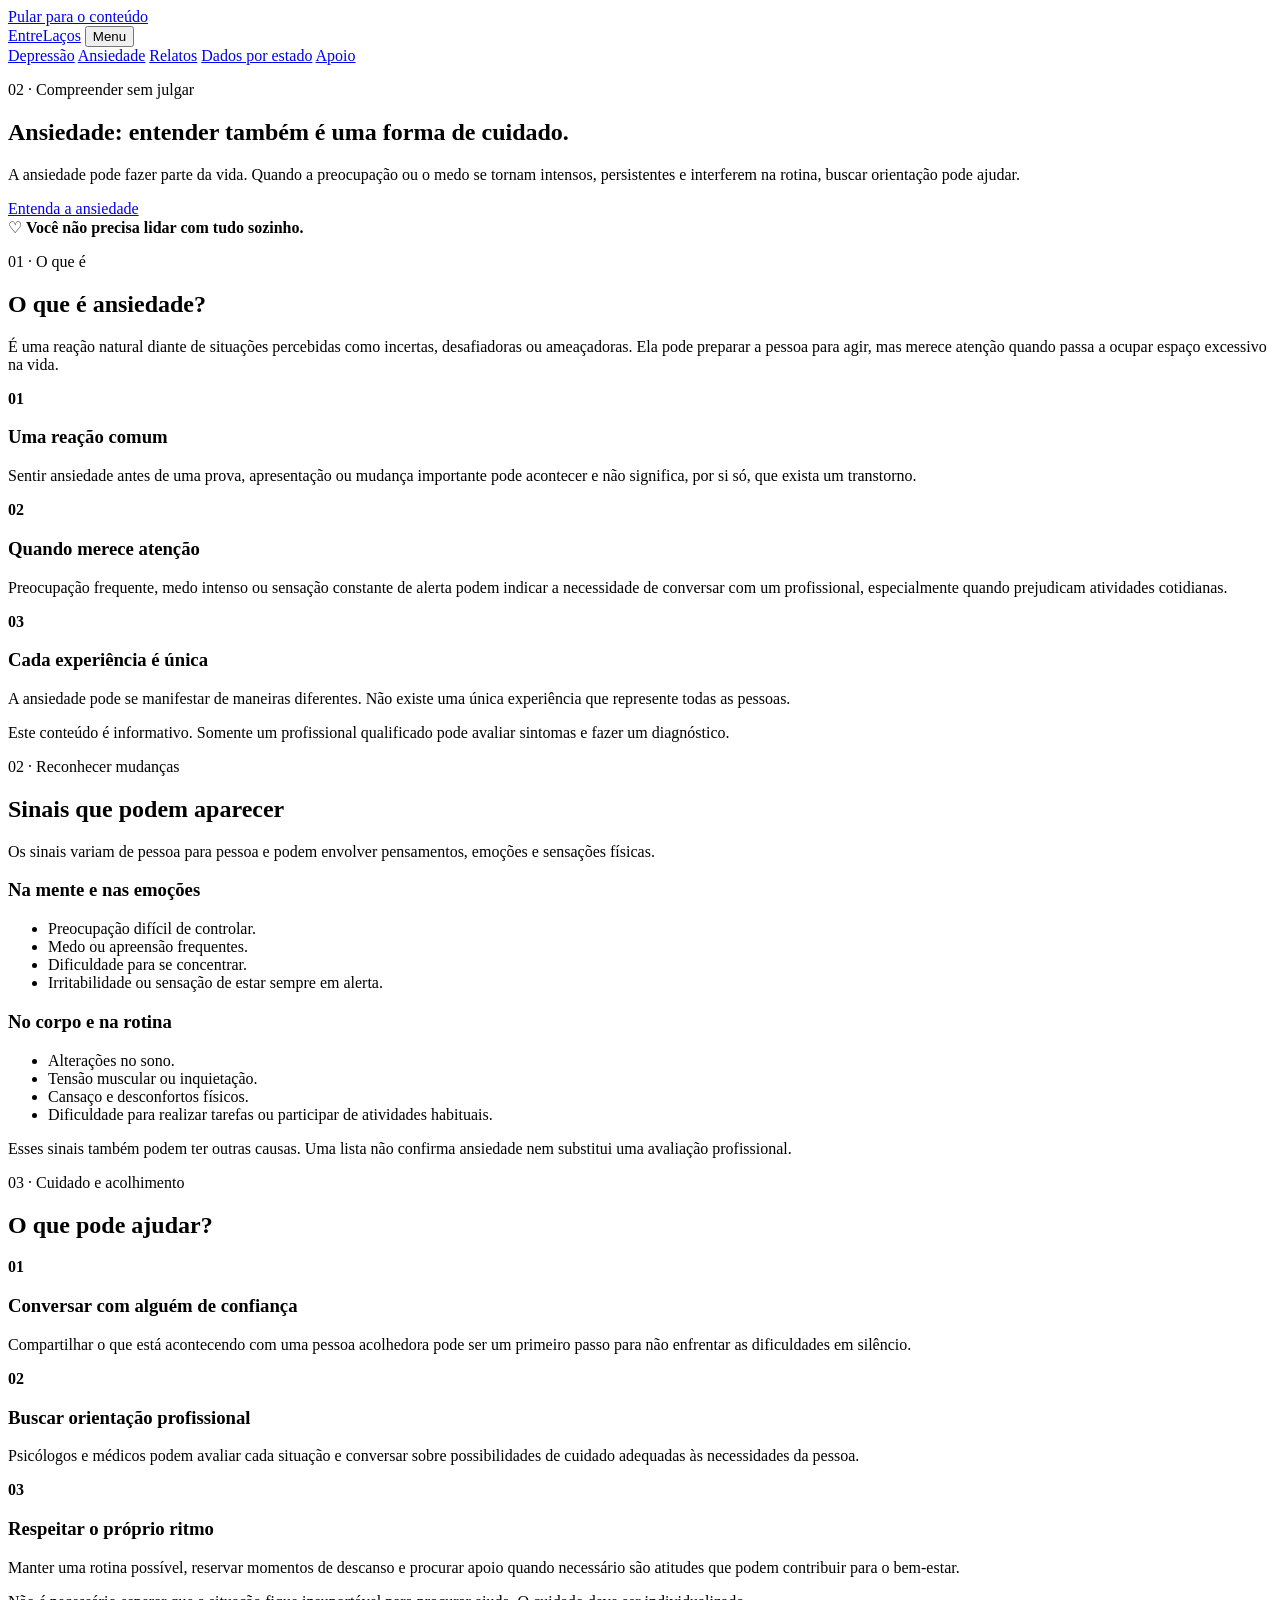
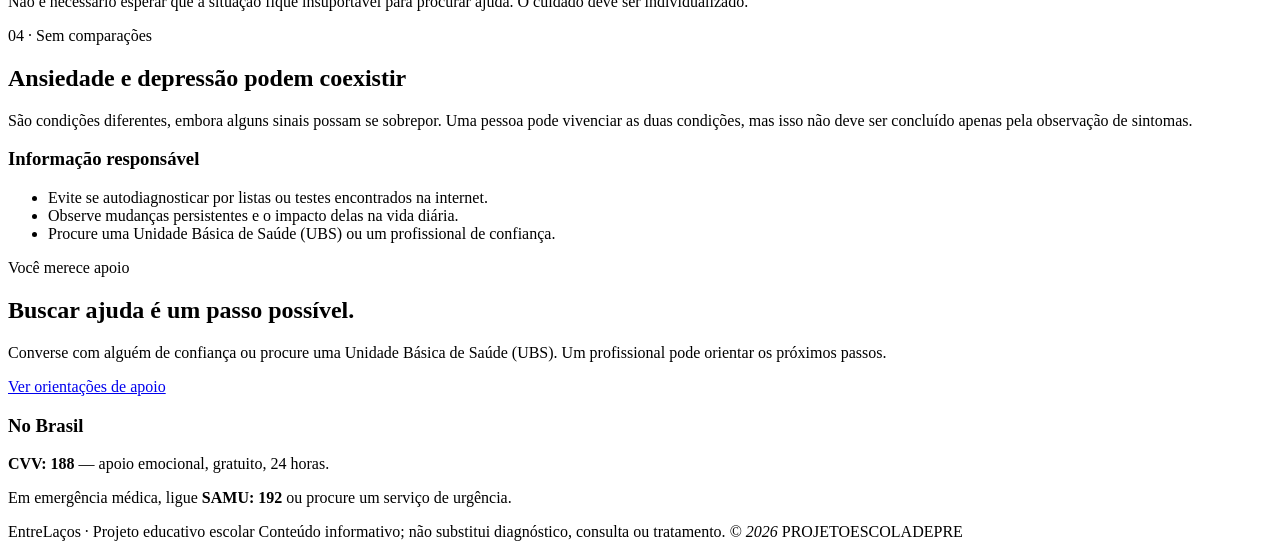
==== ansiedade.html @ 93ab4a21 "Add files via upload" ====
<!doctype html>
<html lang="pt-BR">
<head>
  <meta charset="utf-8">
  <meta name="viewport" content="width=device-width, initial-scale=1">
  <meta name="description" content="Conteúdo educativo sobre ansiedade: compreensão, sinais possíveis e caminhos para buscar apoio.">
  <title>Ansiedade | EntreLaços</title>
  <link rel="stylesheet" href="style.css">
</head>
<body>
  <a class="skip" href="#conteudo">Pular para o conteúdo</a>
  <header>
    <a class="logo" href="index.html#inicio">EntreLaços</a>
    <button class="toggle" aria-expanded="false" aria-controls="nav">Menu</button>
    <nav id="nav" aria-label="Navegação">
      <a href="index.html#depressao">Depressão</a>
      <a href="ansiedade.html" aria-current="page">Ansiedade</a>
      <a href="index.html#relatos">Relatos</a>
      <a href="index.html#mapa">Dados por estado</a>
      <a href="index.html#apoio">Apoio</a>
    </nav>
  </header>

  <main id="conteudo">
    <section class="hero">
      <div>
        <p class="eyebrow">02 · Compreender sem julgar</p>
        <h1>Ansiedade: entender também é uma forma de cuidado.</h1>
        <p>A ansiedade pode fazer parte da vida. Quando a preocupação ou o medo se tornam intensos, persistentes e interferem na rotina, buscar orientação pode ajudar.</p>
        <a class="button" href="#entenda">Entenda a ansiedade</a>
      </div>
      <div class="bubble" aria-label="Informação e acolhimento">
        <span>♡</span>
        <strong>Você não precisa lidar com tudo sozinho.</strong>
      </div>
    </section>

    <section class="section" id="entenda">
      <p class="eyebrow">01 · O que é</p>
      <h2>O que é ansiedade?</h2>
      <p class="lead">É uma reação natural diante de situações percebidas como incertas, desafiadoras ou ameaçadoras. Ela pode preparar a pessoa para agir, mas merece atenção quando passa a ocupar espaço excessivo na vida.</p>
      <div class="cards">
        <article>
          <b>01</b>
          <h3>Uma reação comum</h3>
          <p>Sentir ansiedade antes de uma prova, apresentação ou mudança importante pode acontecer e não significa, por si só, que exista um transtorno.</p>
        </article>
        <article>
          <b>02</b>
          <h3>Quando merece atenção</h3>
          <p>Preocupação frequente, medo intenso ou sensação constante de alerta podem indicar a necessidade de conversar com um profissional, especialmente quando prejudicam atividades cotidianas.</p>
        </article>
        <article>
          <b>03</b>
          <h3>Cada experiência é única</h3>
          <p>A ansiedade pode se manifestar de maneiras diferentes. Não existe uma única experiência que represente todas as pessoas.</p>
        </article>
      </div>
      <p class="note">Este conteúdo é informativo. Somente um profissional qualificado pode avaliar sintomas e fazer um diagnóstico.</p>
    </section>

    <section class="section shaded">
      <p class="eyebrow">02 · Reconhecer mudanças</p>
      <h2>Sinais que podem aparecer</h2>
      <p class="lead">Os sinais variam de pessoa para pessoa e podem envolver pensamentos, emoções e sensações físicas.</p>
      <div class="split">
        <div>
          <h3>Na mente e nas emoções</h3>
          <ul>
            <li>Preocupação difícil de controlar.</li>
            <li>Medo ou apreensão frequentes.</li>
            <li>Dificuldade para se concentrar.</li>
            <li>Irritabilidade ou sensação de estar sempre em alerta.</li>
          </ul>
        </div>
        <div>
          <h3>No corpo e na rotina</h3>
          <ul>
            <li>Alterações no sono.</li>
            <li>Tensão muscular ou inquietação.</li>
            <li>Cansaço e desconfortos físicos.</li>
            <li>Dificuldade para realizar tarefas ou participar de atividades habituais.</li>
          </ul>
        </div>
      </div>
      <p class="note">Esses sinais também podem ter outras causas. Uma lista não confirma ansiedade nem substitui uma avaliação profissional.</p>
    </section>

    <section class="section">
      <p class="eyebrow">03 · Cuidado e acolhimento</p>
      <h2>O que pode ajudar?</h2>
      <div class="cards">
        <article>
          <b>01</b>
          <h3>Conversar com alguém de confiança</h3>
          <p>Compartilhar o que está acontecendo com uma pessoa acolhedora pode ser um primeiro passo para não enfrentar as dificuldades em silêncio.</p>
        </article>
        <article>
          <b>02</b>
          <h3>Buscar orientação profissional</h3>
          <p>Psicólogos e médicos podem avaliar cada situação e conversar sobre possibilidades de cuidado adequadas às necessidades da pessoa.</p>
        </article>
        <article>
          <b>03</b>
          <h3>Respeitar o próprio ritmo</h3>
          <p>Manter uma rotina possível, reservar momentos de descanso e procurar apoio quando necessário são atitudes que podem contribuir para o bem-estar.</p>
        </article>
      </div>
      <p class="note">Não é necessário esperar que a situação fique insuportável para procurar ajuda. O cuidado deve ser individualizado.</p>
    </section>

    <section class="section shaded">
      <div class="split">
        <div>
          <p class="eyebrow">04 · Sem comparações</p>
          <h2>Ansiedade e depressão podem coexistir</h2>
          <p>São condições diferentes, embora alguns sinais possam se sobrepor. Uma pessoa pode vivenciar as duas condições, mas isso não deve ser concluído apenas pela observação de sintomas.</p>
        </div>
        <div>
          <h3>Informação responsável</h3>
          <ul>
            <li>Evite se autodiagnosticar por listas ou testes encontrados na internet.</li>
            <li>Observe mudanças persistentes e o impacto delas na vida diária.</li>
            <li>Procure uma Unidade Básica de Saúde (UBS) ou um profissional de confiança.</li>
          </ul>
        </div>
      </div>
    </section>

    <section class="help" id="apoio">
      <div>
        <p class="eyebrow">Você merece apoio</p>
        <h2>Buscar ajuda é um passo possível.</h2>
        <p>Converse com alguém de confiança ou procure uma Unidade Básica de Saúde (UBS). Um profissional pode orientar os próximos passos.</p>
        <a class="button" href="index.html#apoio">Ver orientações de apoio</a>
      </div>
      <aside>
        <h3>No Brasil</h3>
        <p><strong>CVV: 188</strong> — apoio emocional, gratuito, 24 horas.</p>
        <p>Em emergência médica, ligue <strong>SAMU: 192</strong> ou procure um serviço de urgência.</p>
      </aside>
    </section>
  </main>

  <footer>
    <span>EntreLaços · Projeto educativo escolar</span>
    <span>Conteúdo informativo; não substitui diagnóstico, consulta ou tratamento.</span>
    <span>© <i id="year"></i> PROJETOESCOLADEPRE</span>
  </footer>

  <script>
    const menuButton = document.querySelector('.toggle');
    const navigation = document.querySelector('#nav');
    menuButton.addEventListener('click', () => {
      const expanded = menuButton.getAttribute('aria-expanded') === 'true';
      menuButton.setAttribute('aria-expanded', String(!expanded));
      navigation.classList.toggle('open', !expanded);
    });
    navigation.addEventListener('click', (event) => {
      if (event.target.closest('a')) {
        menuButton.setAttribute('aria-expanded', 'false');
        navigation.classList.remove('open');
      }
    });
    document.querySelector('#year').textContent = new Date().getFullYear();
  </script>
</body>
</html>
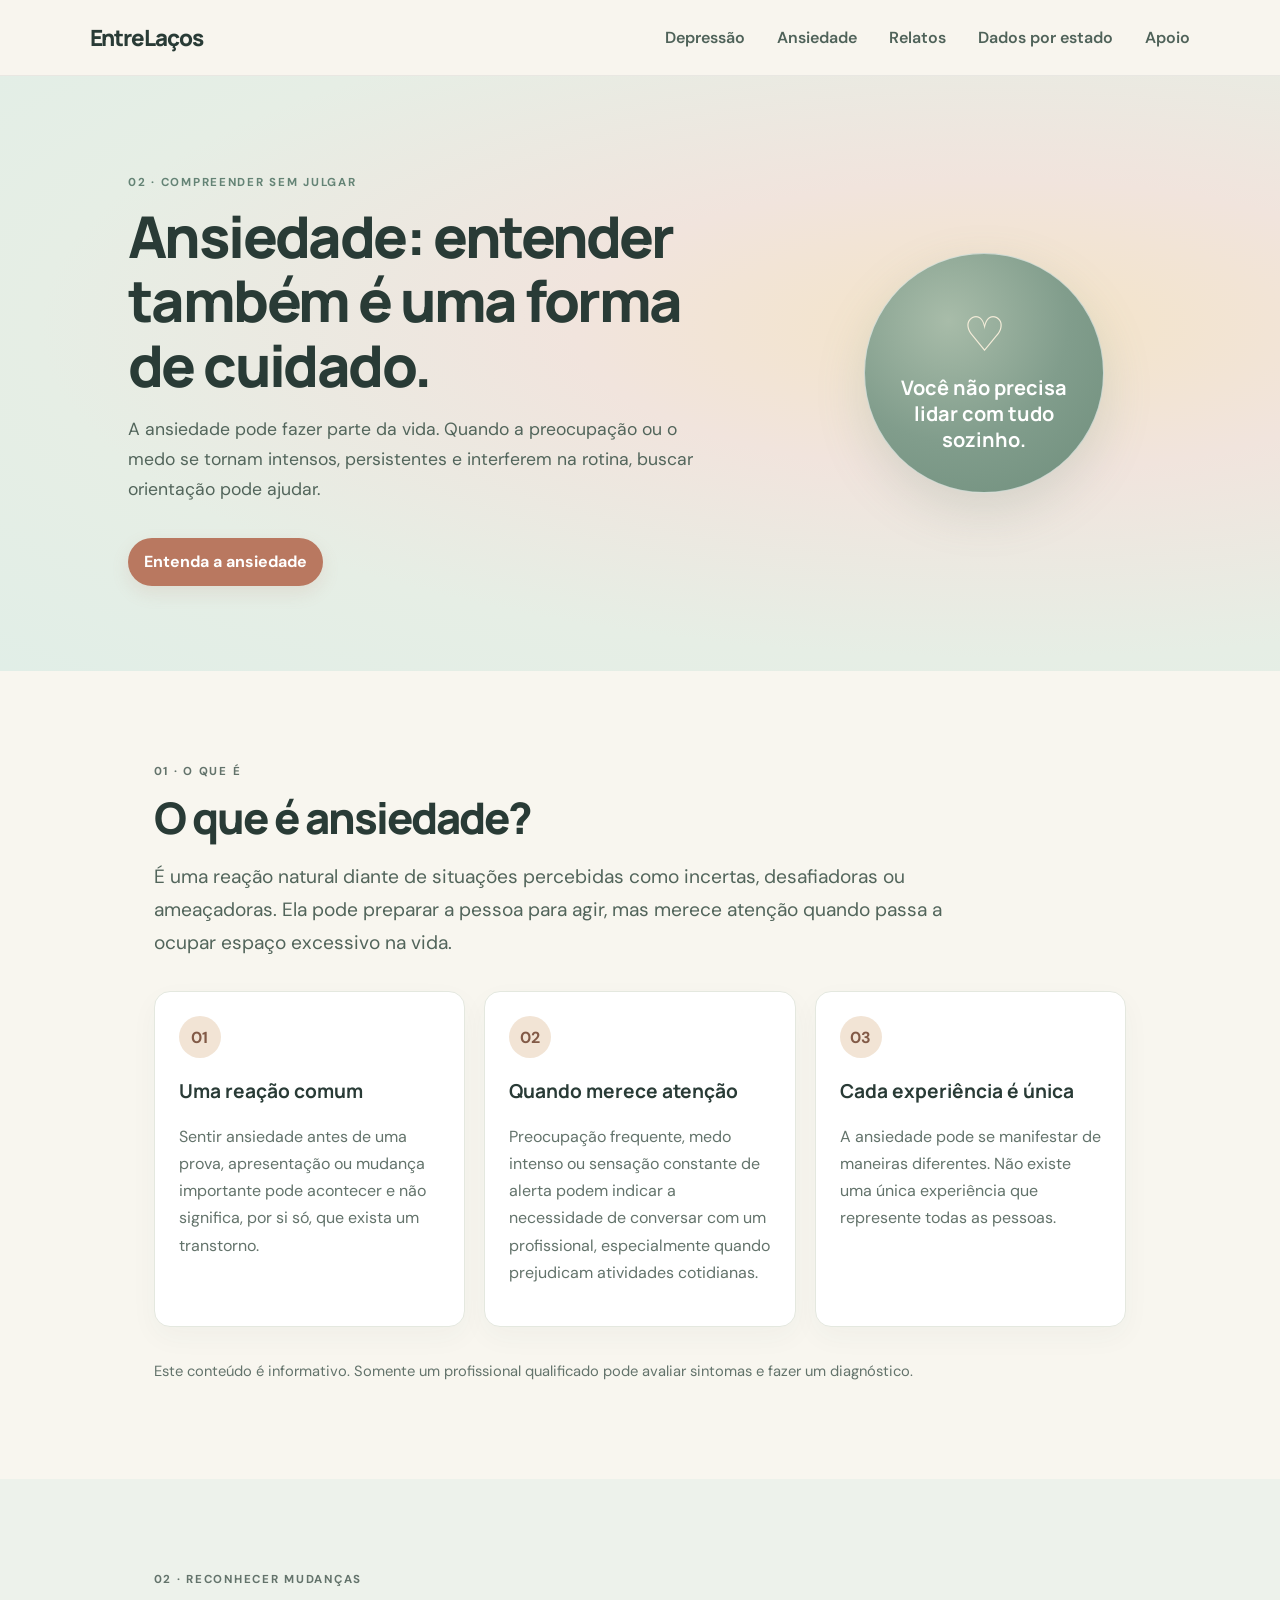
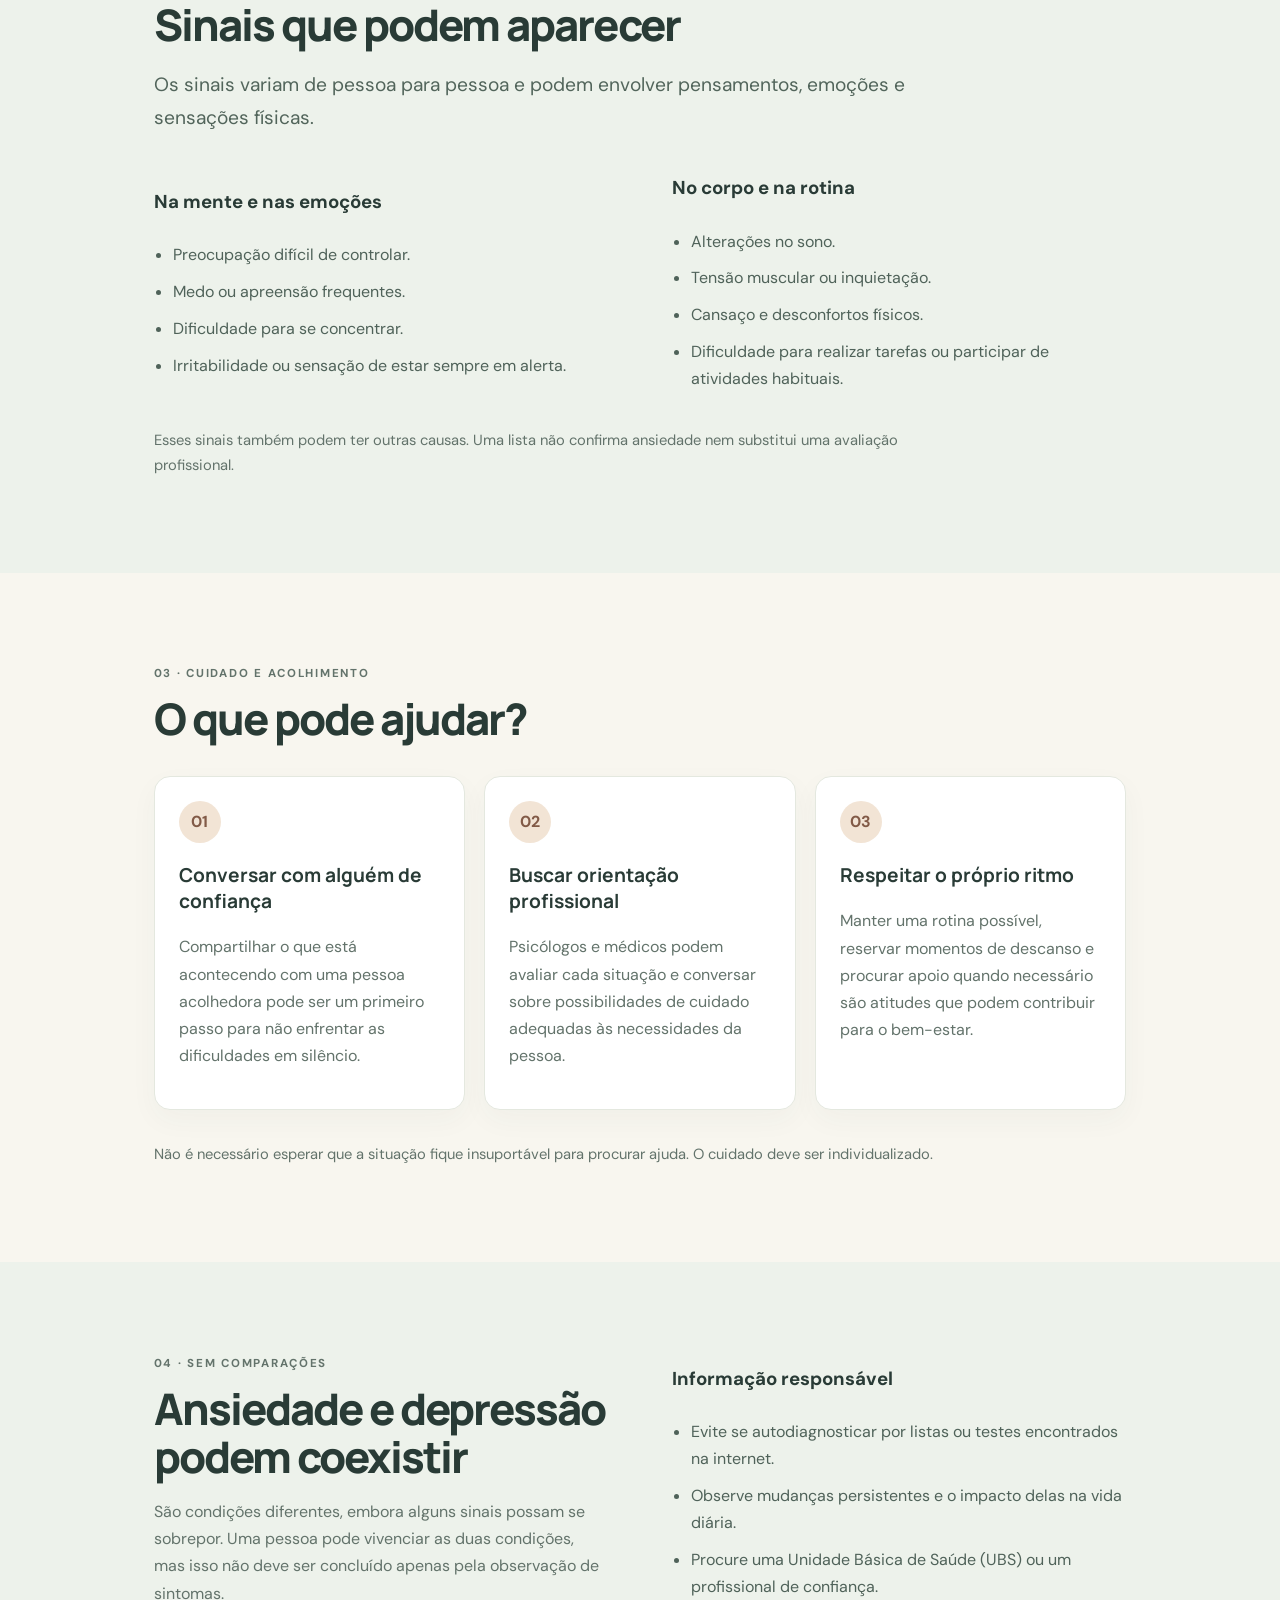
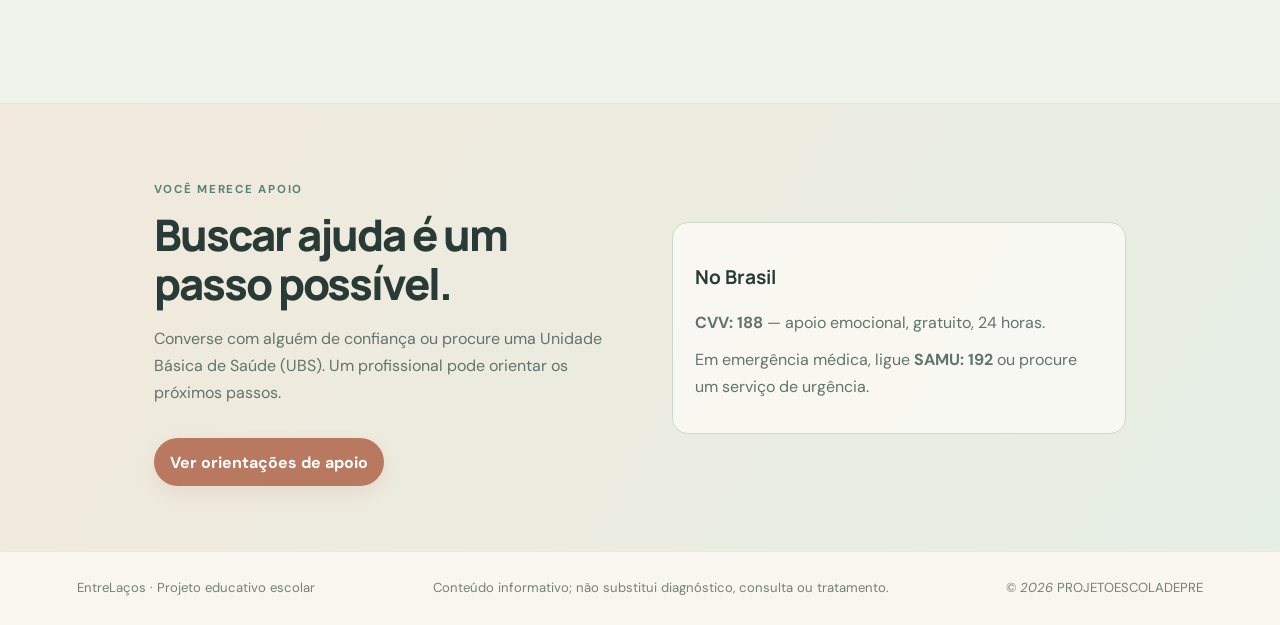
==== commit ef51fb0b: "Fix stylesheet link from style.css to styles.css" ====
--- a/ansiedade.html
+++ b/ansiedade.html
@@ -5,7 +5,7 @@
   <meta name="viewport" content="width=device-width, initial-scale=1">
   <meta name="description" content="Conteúdo educativo sobre ansiedade: compreensão, sinais possíveis e caminhos para buscar apoio.">
   <title>Ansiedade | EntreLaços</title>
-  <link rel="stylesheet" href="style.css">
+  <link rel="stylesheet" href="styles.css">
 </head>
 <body>
   <a class="skip" href="#conteudo">Pular para o conteúdo</a>
--- a/styles.css
+++ b/styles.css
@@ -0,0 +1,516 @@
+@import url('https://fonts.googleapis.com/css2?family=DM+Sans:wght@400;500;600;700&family=Manrope:wght@500;600;700;800&display=swap');
+
+:root {
+    color-scheme: light;
+    --ink: #20334a;
+    --muted: #56677c;
+    --paper: #fffaf2;
+    --surface: #ffffff;
+    --surface-2: #f1f7f5;
+    --accent: #e87961;
+    --line: #dce7e3
+}
+
+* {
+    box-sizing: border-box
+}
+
+html {
+    scroll-behavior: smooth
+}
+
+body {
+    margin: 0;
+    background: var(--paper);
+    color: var(--ink);
+    font: 16px/1.7 'DM Sans', sans-serif
+}
+
+a {
+    color: inherit
+}
+
+.skip {
+    position: absolute;
+    left: -10000px
+}
+
+.skip:focus {
+    left: 1rem;
+    z-index: 2;
+    background: white;
+    color: #111;
+    padding: .5rem
+}
+
+header {
+    height: 76px;
+    display: flex;
+    align-items: center;
+    justify-content: space-between;
+    padding: 0 7vw;
+    border-bottom: 1px solid #ffffff0d;
+    background: #11151bf2
+}
+
+.logo {
+    font: 800 1.4rem Manrope, sans-serif;
+    text-decoration: none;
+    letter-spacing: -.05em;
+    color: #f2f3f4
+}
+
+nav {
+    display: flex;
+    align-items: center;
+    gap: 2rem
+}
+
+nav a {
+    text-decoration: none;
+    font-weight: 600;
+    color: #cbd1d8
+}
+
+nav a:hover {
+    color: white
+}
+
+.pill,
+.button {
+    background: #d9e0e6;
+    color: #18202a;
+    border-radius: 99px;
+    padding: .65rem 1rem
+}
+
+.pill:hover,
+.button:hover {
+    background: white
+}
+
+.hero {
+    padding: 85px 10vw;
+    min-height: 500px;
+    background: radial-gradient(ellipse at 80% 45%, #374555 0%, #222c38 28%, #171e27 67%, #141920 100%);
+    display: grid;
+    grid-template-columns: 1.3fr .7fr;
+    gap: 5vw;
+    align-items: center
+}
+
+.hero>div {
+    max-width: 700px
+}
+
+.eyebrow {
+    color: #b9c6d3;
+    text-transform: uppercase;
+    letter-spacing: .15em;
+    font-size: .72rem;
+    font-weight: 700
+}
+
+.hero h1,
+h2 {
+    font: 800 clamp(2rem, 4.5vw, 4.2rem)/1.12 Manrope, sans-serif;
+    letter-spacing: -.045em;
+    margin: .4rem 0 1rem
+}
+
+.hero>div>p:not(.eyebrow),
+.section p,
+.help p {
+    color: var(--muted)
+}
+
+.hero>div>p:not(.eyebrow) {
+    font-size: 1.1rem;
+    max-width: 600px
+}
+
+.button {
+    display: inline-block;
+    margin-top: 1rem;
+    text-decoration: none;
+    font-weight: 700
+}
+
+.bubble {
+    justify-self: center;
+    width: 240px;
+    aspect-ratio: 1;
+    border: 1px solid #bac6d329;
+    border-radius: 50%;
+    background: radial-gradient(circle at 40% 35%, #66788b 0, #354454 48%, #252f3b 78%);
+    box-shadow: 0 0 80px #8699ad20;
+    display: flex;
+    flex-direction: column;
+    align-items: center;
+    justify-content: center;
+    text-align: center;
+    padding: 2rem;
+    color: #f0f2f4
+}
+
+.bubble span {
+    font-size: 3rem;
+    color: #d7dfe6
+}
+
+.bubble strong {
+    font: 700 1.25rem/1.3 Manrope, sans-serif
+}
+
+.section {
+    padding: 80px 12vw
+}
+
+.section h2,
+.help h2 {
+    font-size: clamp(2rem, 3.4vw, 3rem)
+}
+
+.section>p:not(.eyebrow) {
+    max-width: 820px
+}
+
+.lead {
+    font-size: 1.2rem;
+    color: #d0d6dc !important
+}
+
+.shaded {
+    background: var(--surface)
+}
+
+.cards {
+    display: grid;
+    grid-template-columns: repeat(3, 1fr);
+    gap: 1.2rem;
+    margin: 2rem 0
+}
+
+.cards article {
+    padding: 1.5rem;
+    background: var(--surface-2);
+    border: 1px solid var(--line);
+    border-radius: 16px;
+    transition: transform .2s, border-color .2s
+}
+
+.cards article:hover {
+    transform: translateY(-3px);
+    border-color: #647487
+}
+
+.cards b {
+    display: grid;
+    place-items: center;
+    width: 42px;
+    height: 42px;
+    background: #394858;
+    color: #e1e7ec;
+    border-radius: 50%
+}
+
+.cards h3,
+aside h3 {
+    font: 700 1.2rem Manrope, sans-serif
+}
+
+.cards p,
+small {
+    color: var(--muted)
+}
+
+.split,
+.help {
+    display: grid;
+    grid-template-columns: 1fr 1fr;
+    gap: 5vw;
+    align-items: center
+}
+
+.split ul {
+    padding-left: 1.2rem;
+    color: #cbd1d8
+}
+
+.split li {
+    padding: .3rem 0
+}
+
+.help {
+    padding: 65px 12vw;
+    background: linear-gradient(120deg, #222c37, #18202a);
+    border-top: 1px solid var(--line)
+}
+
+.help .eyebrow {
+    color: #c2cfdb
+}
+
+.help p {
+    color: #c4cbd2
+}
+
+.help aside {
+    border: 1px solid #71809155;
+    background: #ffffff08;
+    border-radius: 16px;
+    padding: 1.4rem
+}
+
+.help aside p {
+    margin: .6rem 0
+}
+
+footer {
+    padding: 25px 6vw;
+    display: flex;
+    justify-content: space-between;
+    gap: 1rem;
+    flex-wrap: wrap;
+    color: #929da8;
+    font-size: .82rem;
+    border-top: 1px solid #ffffff0c
+}
+
+.toggle {
+    display: none
+}
+
+@media(max-width:720px) {
+    header {
+        height: 66px
+    }
+
+    .toggle {
+        display: block;
+        background: var(--surface-2);
+        border: 1px solid var(--line);
+        border-radius: 8px;
+        padding: .5rem .8rem;
+        color: var(--ink)
+    }
+
+    nav {
+        display: none;
+        position: absolute;
+        top: 66px;
+        left: 0;
+        right: 0;
+        padding: 1rem 24px;
+        background: #171d25;
+        border-bottom: 1px solid var(--line);
+        z-index: 2;
+        flex-direction: column;
+        align-items: stretch
+    }
+
+    nav.open {
+        display: flex
+    }
+
+    .pill {
+        text-align: center
+    }
+
+    .hero {
+        padding: 55px 8vw;
+        grid-template-columns: 1fr;
+        min-height: 0
+    }
+
+    .bubble {
+        width: 185px
+    }
+
+    .section {
+        padding: 60px 8vw
+    }
+
+    .cards,
+    .split,
+    .help {
+        grid-template-columns: 1fr
+    }
+
+    .help {
+        padding: 55px 8vw
+    }
+
+    footer {
+        flex-direction: column;
+        gap: .4rem
+    }
+}
+
+@media(prefers-reduced-motion:reduce) {
+    html {
+        scroll-behavior: auto
+    }
+
+    .cards article {
+        transition: none
+    }
+}
+
+.note,.map-hint,.source {color:var(--muted);font-size:.92rem}
+.map-section {background:#151b22}
+.map-layout {display:grid;grid-template-columns:minmax(0,1.5fr) minmax(240px,.7fr);gap:2rem;align-items:start;margin:2.5rem 0}
+.map-legend {display:flex;align-items:center;gap:.8rem;color:var(--muted);font-size:.8rem;margin-bottom:1rem}
+.legend-ramp {height:12px;flex:1;max-width:210px;border-radius:99px;background:linear-gradient(90deg,#3c566b,#73869a,#c3a27e,#d97760)}
+.state-map {display:grid;grid-template-columns:repeat(9,minmax(38px,1fr));grid-template-rows:repeat(9,58px);gap:7px;max-width:650px;padding:1rem;border:1px solid var(--line);border-radius:18px;background:linear-gradient(145deg,#1b232d,#151b22)}
+.state-tile {border:1px solid #ffffff24;border-radius:9px;background:color-mix(in srgb,#45647a calc((1 - var(--heat)) * 80%),#d97860 calc(var(--heat) * 100%));color:#fff;cursor:pointer;display:flex;flex-direction:column;align-items:center;justify-content:center;gap:.1rem;font:600 .72rem 'DM Sans',sans-serif;box-shadow:0 2px 10px #0002;transition:transform .16s,border-color .16s}
+.state-tile strong {font-size:.82rem}.state-tile span {font-size:.65rem;opacity:.94}
+.state-tile:hover,.state-tile:focus-visible {transform:translateY(-3px);border-color:#fff;outline:2px solid #f3d0ae;outline-offset:2px}
+.state-tile[aria-pressed="true"] {border:2px solid white;box-shadow:0 0 0 3px #ffffff33}
+.state-detail {background:var(--surface);border:1px solid var(--line);border-radius:16px;padding:1.5rem;position:sticky;top:1rem}
+.state-detail h3 {font:700 1.25rem Manrope,sans-serif;margin:.3rem 0}.state-value {font:800 3.5rem/1 Manrope,sans-serif!important;color:#f0c4a4!important;margin:.7rem 0}
+.state-detail p:not(.eyebrow) {color:var(--muted)}.state-detail .state-context {border-top:1px solid var(--line);padding-top:.8rem}
+.data-note {padding:1.2rem 1.4rem;border-left:3px solid #b9c6d3;background:#ffffff08;border-radius:0 12px 12px 0;margin:1.5rem 0;color:var(--muted)}
+.data-note h3 {color:var(--ink);font:700 1rem Manrope,sans-serif;margin:0 0 .5rem}.data-note p {margin:.45rem 0}
+.source a {text-underline-offset:3px;color:#dce5ed}
+.stories {background:var(--paper)}
+.stories blockquote {margin:1.2rem 0;padding-left:1rem;border-left:3px solid #bd9d83;color:#f0d6c0;font:700 1.18rem/1.45 Manrope,sans-serif}
+.stories article a {color:#dce5ed;font-size:.9rem;font-weight:600;text-underline-offset:3px}
+.story-carousel {max-width:760px;margin:2rem auto}
+.story-slide {min-height:285px;padding:2rem;background:var(--surface);border:1px solid var(--line);border-radius:20px;box-shadow:0 14px 45px #0002}
+.story-slide[hidden] {display:none}
+.testimonial-photo {display:block;width:84px;height:84px;border-radius:50%;object-fit:cover;object-position:center 30%;border:2px solid #ffffff40;box-shadow:0 4px 16px #0004;background:var(--surface-2)}
+.story-slide h3 {font:700 1.25rem Manrope,sans-serif;margin:1rem 0 .4rem}
+.story-slide .photo-credit {font-size:.72rem;color:#98a3ae;margin:.8rem 0 0}
+.photo-credit a {font-size:inherit!important;font-weight:500!important;color:#bbc7d2!important}
+.carousel-controls {display:flex;align-items:center;justify-content:space-between;gap:1rem;margin-top:1rem}
+.carousel-arrow {border:1px solid var(--line);background:var(--surface-2);color:var(--ink);padding:.65rem 1rem;border-radius:99px;cursor:pointer;font:600 .9rem 'DM Sans',sans-serif}
+.carousel-arrow:hover,.carousel-arrow:focus-visible {border-color:#bdcbd8;background:#2a3541;outline:2px solid #bdcbd8;outline-offset:2px}
+.carousel-dots {display:flex;align-items:center;justify-content:center;gap:.55rem}
+.carousel-dot {width:11px;height:11px;border:0;border-radius:50%;background:#52606d;cursor:pointer;padding:0}
+.carousel-dot[aria-pressed="true"] {background:#f0c4a4;box-shadow:0 0 0 3px #f0c4a433}
+.carousel-dot:focus-visible {outline:2px solid #fff;outline-offset:3px}
+.carousel-status {text-align:center;color:var(--muted);font-size:.85rem;margin:.65rem 0}
+@media(max-width:720px) {
+ .map-layout {grid-template-columns:1fr}.state-map {grid-template-rows:repeat(9,46px);gap:4px;padding:.6rem}.state-tile {font-size:.62rem}.state-tile strong{font-size:.72rem}.state-tile span{font-size:.58rem}.state-detail{position:static}
+ .story-slide {min-height:0;padding:1.5rem}.carousel-controls {gap:.5rem}.carousel-arrow {padding:.6rem .75rem;font-size:.78rem}.carousel-dots {gap:.35rem}
+}
+@media(max-width:400px) {.state-map{grid-template-columns:repeat(9,minmax(28px,1fr));grid-template-rows:repeat(9,39px);gap:3px;padding:.45rem}}
+
+/* Paleta clara e acolhedora */
+header {background:#fffaf2f2;border-bottom-color:#20334a12;box-shadow:0 3px 18px #3853480a}
+.logo {color:#20334a}
+nav a {color:#42556c}
+nav a:hover {color:#ce624d}
+.pill,.button {background:#e87961;color:#fff;box-shadow:0 7px 18px #e8796130}
+.pill:hover,.button:hover {background:#d9634c}
+.hero {background:radial-gradient(ellipse at 78% 42%,#ffe09a 0%,#f8c6ae 24%,#eadcf9 55%,#def3ec 100%)}
+.hero h1 {color:#20334a}
+.hero>div>p:not(.eyebrow) {color:#44586d}
+.eyebrow {color:#568278}
+.bubble {border-color:#fff9;background:radial-gradient(circle at 35% 28%,#ffca7a 0,#f49378 44%,#dd6d75 100%);box-shadow:0 18px 55px #d76d7535;color:#fff}
+.bubble span {color:#fff4d5}
+.section h2,.help h2 {color:#20334a}
+.lead {color:#506177!important}
+.shaded {background:#eff7f3}
+.cards article {background:#fff;border-color:#e2eae6;box-shadow:0 10px 28px #29443a0b}
+.cards article:hover {border-color:#b7d6ca;box-shadow:0 14px 30px #29443a15}
+.cards b {background:#ffe2bf;color:#864a35}
+.cards p,.note,.map-hint,.source,small {color:#56677c}
+.split ul {color:#40536a}
+.help {background:linear-gradient(120deg,#ffe8d2,#e1f4eb);border-top-color:#d9e8df}
+.help .eyebrow {color:#568278}
+.help p {color:#506177}
+.help aside {border-color:#a9cfc0;background:#ffffffb3}
+footer {color:#617286;border-top-color:#20334a14}
+@media(max-width:720px) {
+ nav {background:#fffaf2;border-bottom-color:#dce7e3;box-shadow:0 10px 20px #20334a10}
+ .toggle {background:#fff;border-color:#dce7e3;color:#20334a}
+}
+.map-section {background:#f2f0fa}
+.map-legend {color:#56677c}
+.legend-ramp {background:linear-gradient(90deg,#377c75,#8bbd9d,#f0bd69,#cf6550)}
+.state-map {border-color:#d9dce9;background:linear-gradient(145deg,#fff,#f1f0fa);box-shadow:0 12px 30px #3548660a}
+.state-tile {background:color-mix(in srgb,#347b74 calc((1 - var(--heat)) * 82%),#bd5141 calc(var(--heat) * 100%));border-color:#ffffff80;color:#fff;box-shadow:0 3px 9px #35486618}
+.state-tile:hover,.state-tile:focus-visible {border-color:#20334a;outline-color:#e87961}
+.state-tile[aria-pressed="true"] {border-color:#20334a;box-shadow:0 0 0 3px #e8796150}
+.state-detail {background:#fff;border-color:#e1e7e5;box-shadow:0 12px 30px #35486610}
+.state-value {color:#cf6550!important}
+.data-note {background:#fff4d8;border-left-color:#e5a642;color:#526176}
+.data-note h3 {color:#20334a}
+.source a {color:#395c66}
+.stories {background:#fffaf2}
+.stories blockquote {border-left-color:#e87961;color:#a84e45}
+.stories article a {color:#355d69}
+.story-slide {background:#fff;border-color:#e4e9e5;box-shadow:0 16px 42px #334e420f}
+.testimonial-photo {border-color:#fff;box-shadow:0 5px 18px #35486626;background:#eef4f1}
+.story-slide .photo-credit {color:#6c7c8e}
+.photo-credit a {color:#496778!important}
+.carousel-arrow {border-color:#dce7e3;background:#fff;color:#29445a}
+.carousel-arrow:hover,.carousel-arrow:focus-visible {border-color:#72a897;background:#eff7f3;outline-color:#3e8678}
+.carousel-dot {background:#c6d4ce}
+.carousel-dot[aria-pressed="true"] {background:#e87961;box-shadow:0 0 0 3px #e8796130}
+.carousel-dot:focus-visible {outline-color:#355d69}
+.carousel-status {color:#56677c}
+
+/* Ajuste de conforto: marfim, verde sálvia e terracota suave */
+:root {
+ --ink:#293b36;
+ --muted:#63736b;
+ --paper:#f8f6ef;
+ --surface:#fffefa;
+ --surface-2:#edf2eb;
+ --accent:#b97860;
+ --line:#e1e5da
+}
+header {background:#f8f6eff2}
+.logo,.hero h1,.section h2,.help h2,.data-note h3 {color:#293b36}
+nav a {color:#4f6259}
+nav a:hover {color:#9d604b}
+.pill,.button {background:#b97860;box-shadow:0 7px 18px #b9786024}
+.pill:hover,.button:hover {background:#a9654e}
+.hero {background:radial-gradient(ellipse at 78% 42%,#f4e4c7 0%,#f1e4dd 30%,#e6eee5 68%,#e1eee7 100%)}
+.hero>div>p:not(.eyebrow),.lead {color:#52655b!important}
+.eyebrow {color:#648375}
+.bubble {background:radial-gradient(circle at 35% 28%,#a8bca9 0,#819d8c 52%,#6f8e7c 100%);box-shadow:0 18px 48px #6f8e7c35;color:#fff}
+.bubble span {color:#f5edda}
+.shaded {background:#edf2eb}
+.cards article {border-color:#e4e8df;box-shadow:0 10px 28px #3c51430a}
+.cards article:hover {border-color:#c8d5c8;box-shadow:0 14px 30px #3c514312}
+.cards b {background:#f2e4d5;color:#825a47}
+.cards p,.note,.map-hint,.source,small,.help p {color:#63736b}
+.split ul {color:#4f6259}
+.help {background:linear-gradient(120deg,#f2e9dc,#e5eee5);border-top-color:#dfe6da}
+.help aside {border-color:#cbd9cd;background:#fffefaad}
+footer {color:#748078;border-top-color:#293b3614}
+@media(max-width:720px) {
+ nav {background:#f8f6ef;border-bottom-color:#e1e5da}
+ .toggle {border-color:#d8e1d8;color:#293b36;background:#fffefa}
+}
+.map-section {background:#f0f2eb}
+.legend-ramp {background:linear-gradient(90deg,#587967 0%,#587681 50%,#9e604e 100%)}
+.state-map {border-color:#dce3d9;background:linear-gradient(145deg,#fffefa,#edf2eb)}
+.state-tile {background:var(--tile-color)}
+.state-tile:hover,.state-tile:focus-visible {outline-color:#b97860}
+.state-tile[aria-pressed="true"] {box-shadow:0 0 0 3px #b9786050}
+.state-detail {border-color:#e1e5da}
+.state-value {color:#a9654e!important}
+.data-note {background:#f5eddd;border-left-color:#bba276;color:#586b60}
+.source a {color:#42665a}
+.stories {background:#f8f6ef}
+.stories blockquote {border-left-color:#bd8065;color:#95604b}
+.stories article a {color:#42665a}
+.story-slide {background:#fffefa;border-color:#e1e5da;box-shadow:0 16px 42px #34483a0c}
+.testimonial-photo {background:#edf2eb;border-color:#fffefa}
+.story-slide .photo-credit {color:#77847c}
+.photo-credit a {color:#496b60!important}
+.carousel-arrow {border-color:#dce3d9;background:#fffefa;color:#39574d}
+.carousel-arrow:hover,.carousel-arrow:focus-visible {border-color:#9bb4a2;background:#edf2eb;outline-color:#648375}
+.carousel-dot {background:#c9d5ca}
+.carousel-dot[aria-pressed="true"] {background:#b97860;box-shadow:0 0 0 3px #b9786030}
+.carousel-dot:focus-visible {outline-color:#42665a}
+.carousel-status {color:#63736b}
+.hero-art {justify-self:center;width:min(100%,450px);margin:0;text-align:center}
+.hero-art img {display:block;width:100%;height:auto;border-radius:28px;filter:drop-shadow(0 18px 26px #526b5730)}
+.hero-art figcaption {display:inline-block;margin-top:1rem;padding:.55rem 1rem;border:1px solid #fffefa;background:#fffefa9c;border-radius:99px;color:#435b4e;font-weight:700;box-shadow:0 6px 18px #526b5712}
+@media(max-width:720px) {.hero-art{width:min(100%,390px)}}
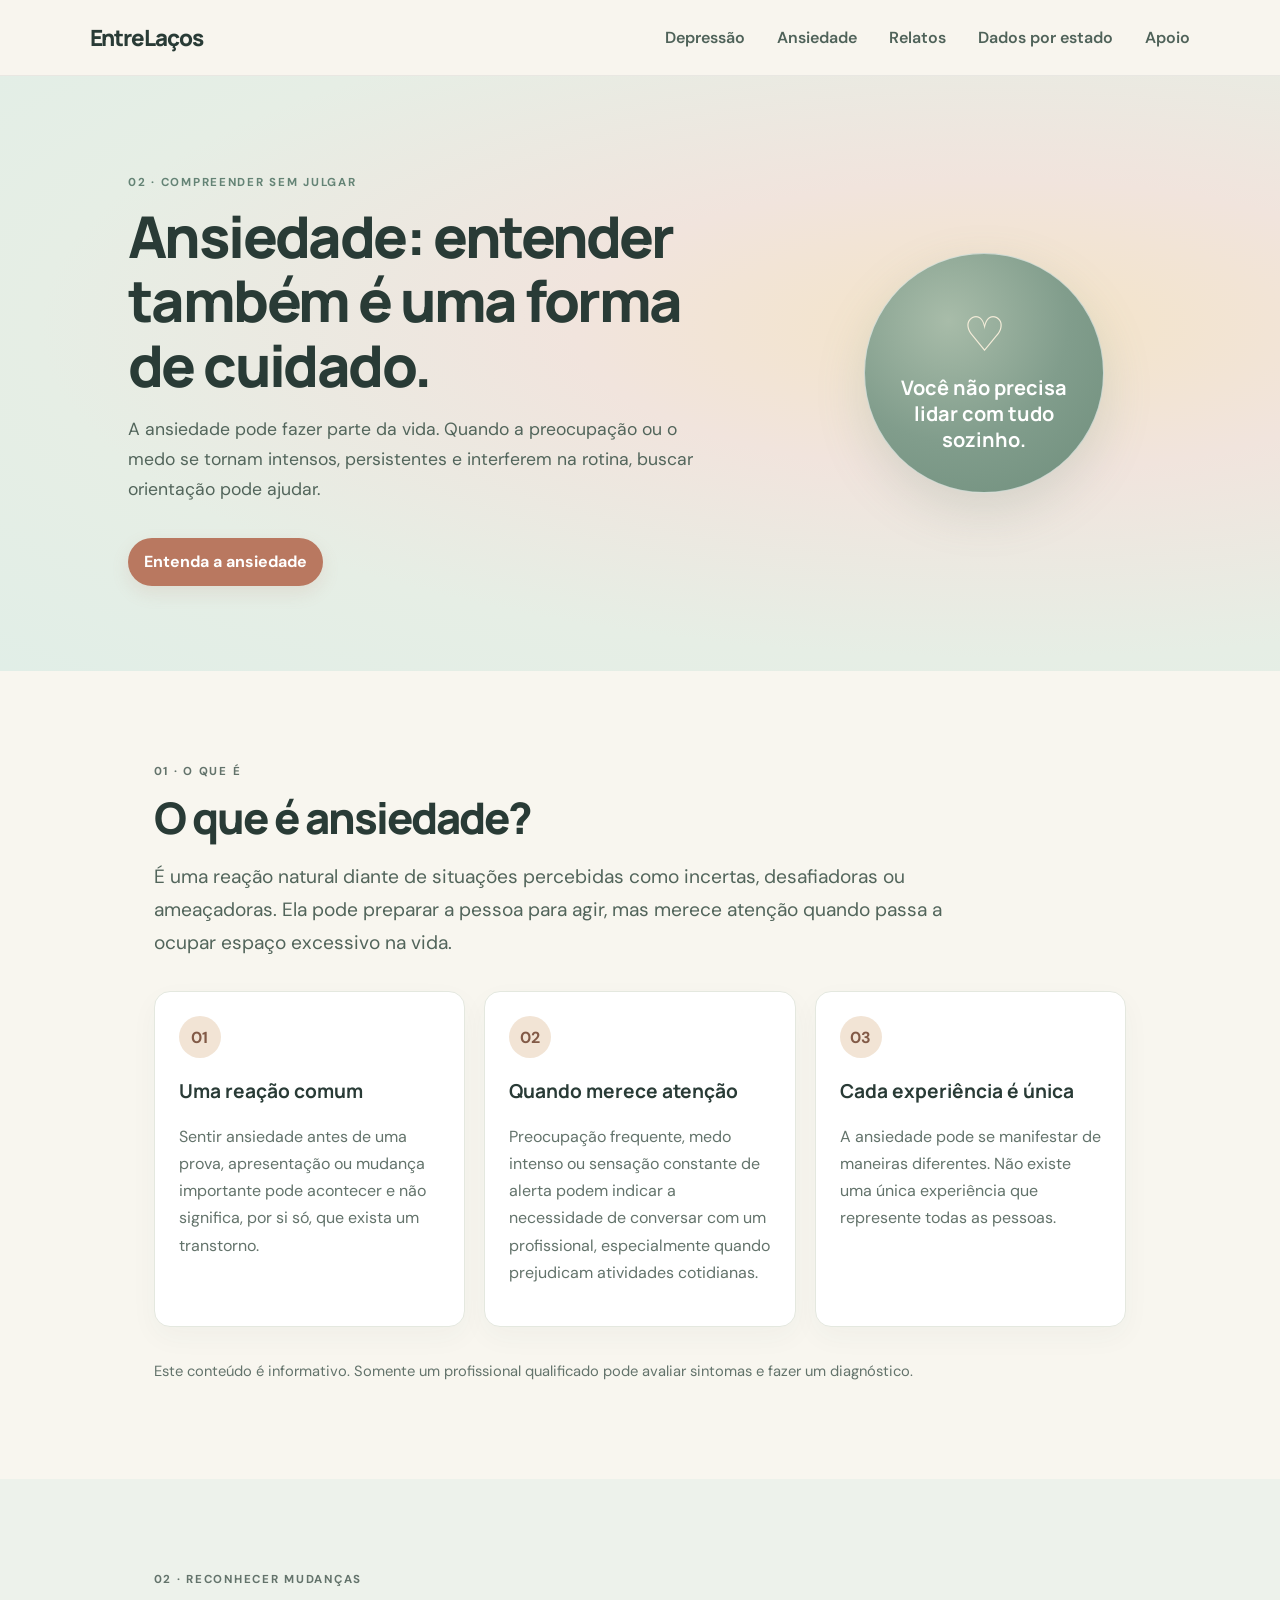
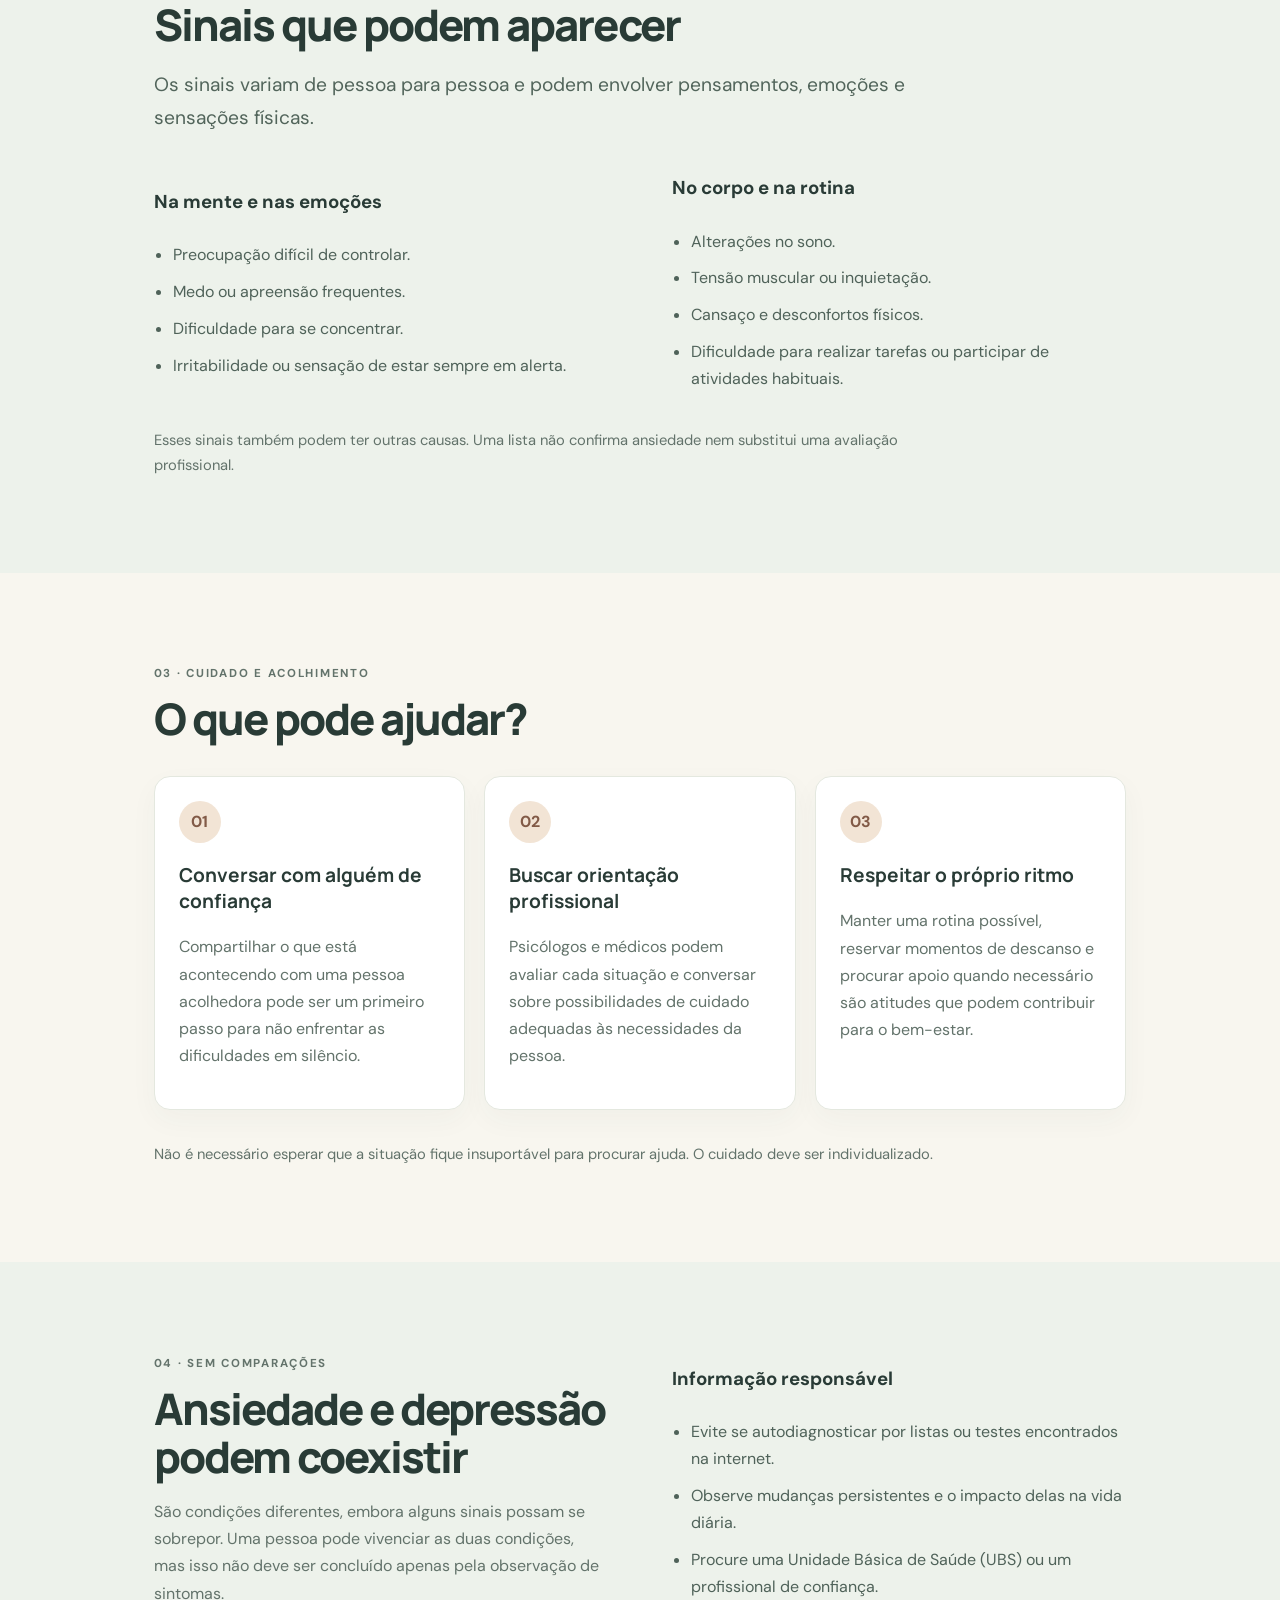
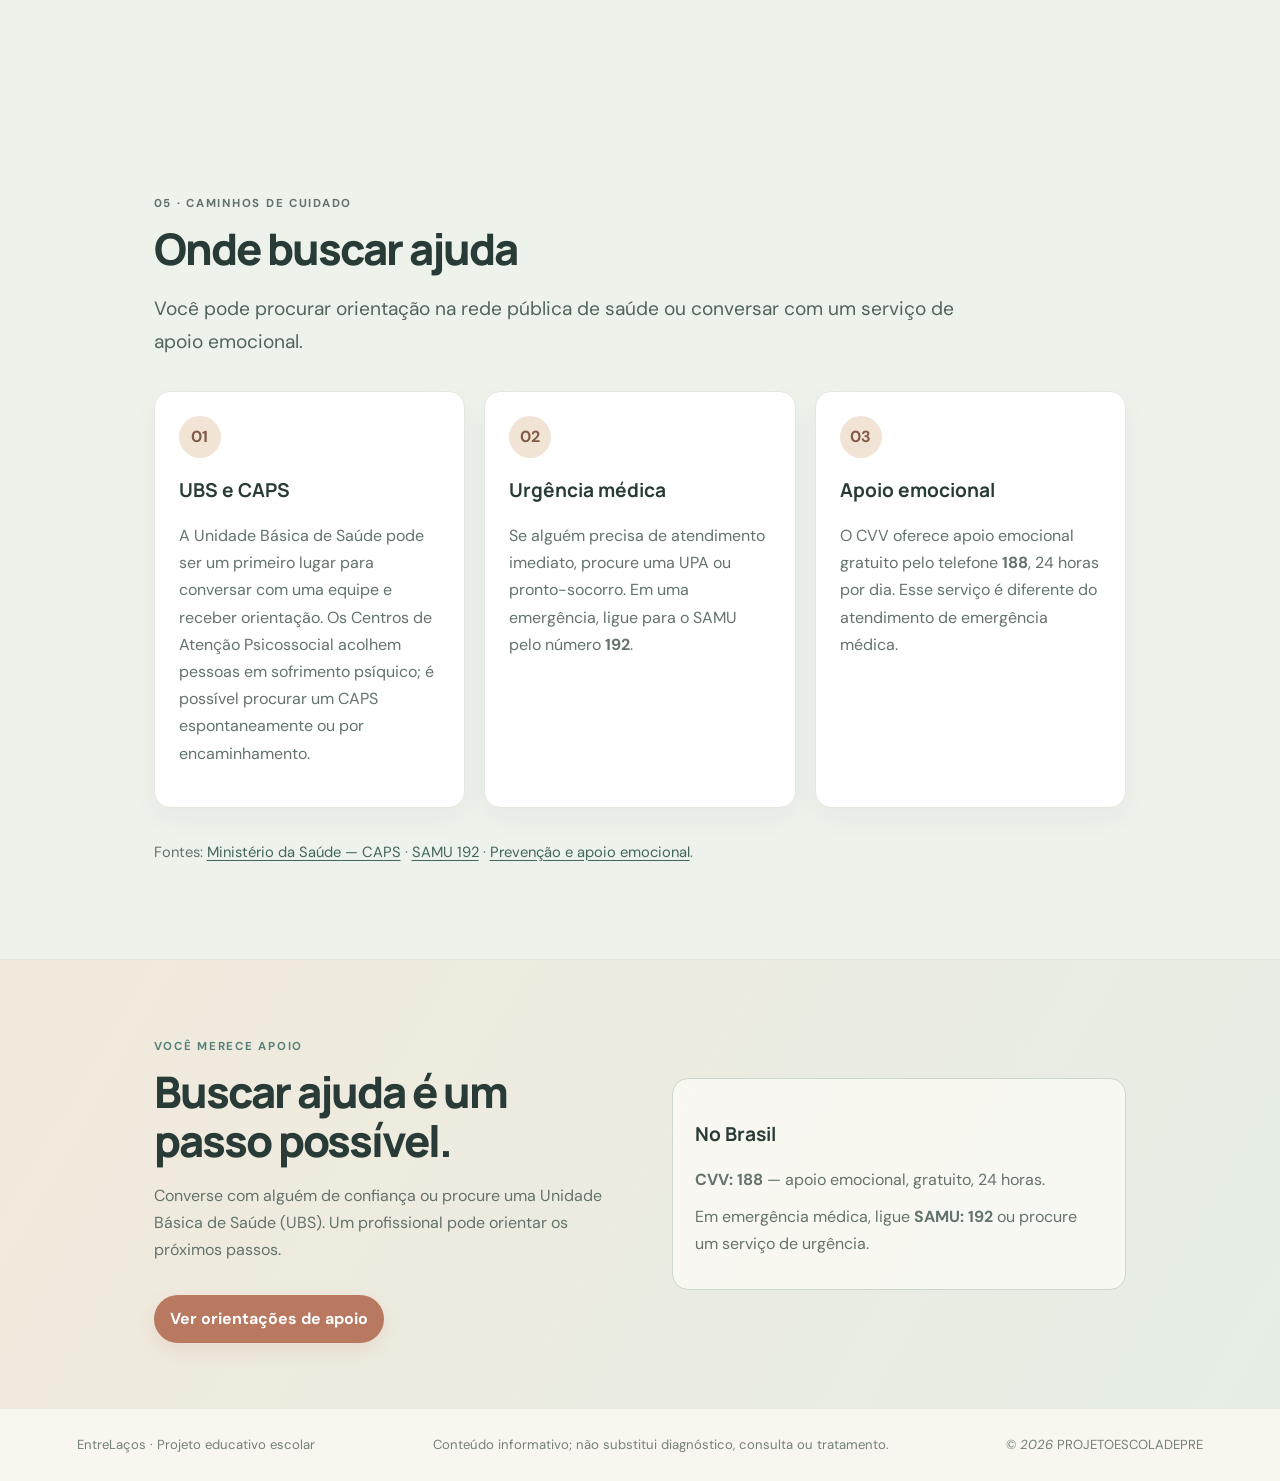
==== commit 6a52d5ea: "Atualização mapa e contato de apoio" ====
--- a/ansiedade.html
+++ b/ansiedade.html
@@ -127,6 +127,26 @@
       </div>
     </section>
 
+    <section class="section shaded" id="buscar-ajuda">
+      <p class="eyebrow">05 · Caminhos de cuidado</p>
+      <h2>Onde buscar ajuda</h2>
+      <p class="lead">Você pode procurar orientação na rede pública de saúde ou conversar com um serviço de apoio emocional.</p>
+      <div class="cards">
+        <article><b>01</b>
+          <h3>UBS e CAPS</h3>
+          <p>A Unidade Básica de Saúde pode ser um primeiro lugar para conversar com uma equipe e receber orientação. Os Centros de Atenção Psicossocial acolhem pessoas em sofrimento psíquico; é possível procurar um CAPS espontaneamente ou por encaminhamento.</p>
+        </article>
+        <article><b>02</b>
+          <h3>Urgência médica</h3>
+          <p>Se alguém precisa de atendimento imediato, procure uma UPA ou pronto-socorro. Em uma emergência, ligue para o SAMU pelo número <strong>192</strong>.</p>
+        </article>
+        <article><b>03</b>
+          <h3>Apoio emocional</h3>
+          <p>O CVV oferece apoio emocional gratuito pelo telefone <strong>188</strong>, 24 horas por dia. Esse serviço é diferente do atendimento de emergência médica.</p>
+        </article>
+      </div>
+      <p class="source">Fontes: <a href="https://www.gov.br/saude/pt-br/composicao/saes/desmad/raps/caps" target="_blank" rel="noreferrer">Ministério da Saúde — CAPS</a> · <a href="https://www.gov.br/saude/pt-br/composicao/saes/samu-192" target="_blank" rel="noreferrer">SAMU 192</a> · <a href="https://www.gov.br/saude/pt-br/assuntos/saude-de-a-a-z/s/suicidio-prevencao" target="_blank" rel="noreferrer">Prevenção e apoio emocional</a>.</p>
+    </section>
     <section class="help" id="apoio">
       <div>
         <p class="eyebrow">Você merece apoio</p>
@@ -166,3 +186,5 @@
   </script>
 </body>
 </html>
+
+
--- a/styles.css
+++ b/styles.css
@@ -514,3 +514,17 @@
 .hero-art img {display:block;width:100%;height:auto;border-radius:28px;filter:drop-shadow(0 18px 26px #526b5730)}
 .hero-art figcaption {display:inline-block;margin-top:1rem;padding:.55rem 1rem;border:1px solid #fffefa;background:#fffefa9c;border-radius:99px;color:#435b4e;font-weight:700;box-shadow:0 6px 18px #526b5712}
 @media(max-width:720px) {.hero-art{width:min(100%,390px)}}
+
+/* Mapa geográfico interativo das UFs */
+.state-map {display:block;width:100%;max-width:650px;height:auto;aspect-ratio:802/642;padding:.75rem;border:1px solid var(--line);border-radius:18px;background:linear-gradient(145deg,#fffefa,#edf2eb);box-shadow:0 12px 30px #3548660a}
+.map-geometry-credit {margin:.45rem 0;color:var(--muted);font-size:.72rem}
+.map-geometry-credit a {text-underline-offset:2px;color:#42665a}
+.map-state {stroke:#fffefa;stroke-width:1.5;stroke-linejoin:round;stroke-linecap:round;vector-effect:non-scaling-stroke;cursor:pointer;transition:filter .16s ease,stroke-width .16s ease}
+.map-state:hover,.map-state:focus {filter:brightness(1.16) saturate(1.18);stroke:#293b36;stroke-width:3;outline:none}
+.map-state[aria-pressed="true"] {stroke:#293b36;stroke-width:3;filter:drop-shadow(0 2px 3px #293b3640)}
+@media(max-width:720px) {.state-map{margin-inline:auto;padding:.4rem}.map-layout{gap:1rem}}
+@media(prefers-reduced-motion:reduce) {.map-state{transition:none}}
+
+
+.state-value {color:var(--selected-state-color,#a9654e)!important}
+
